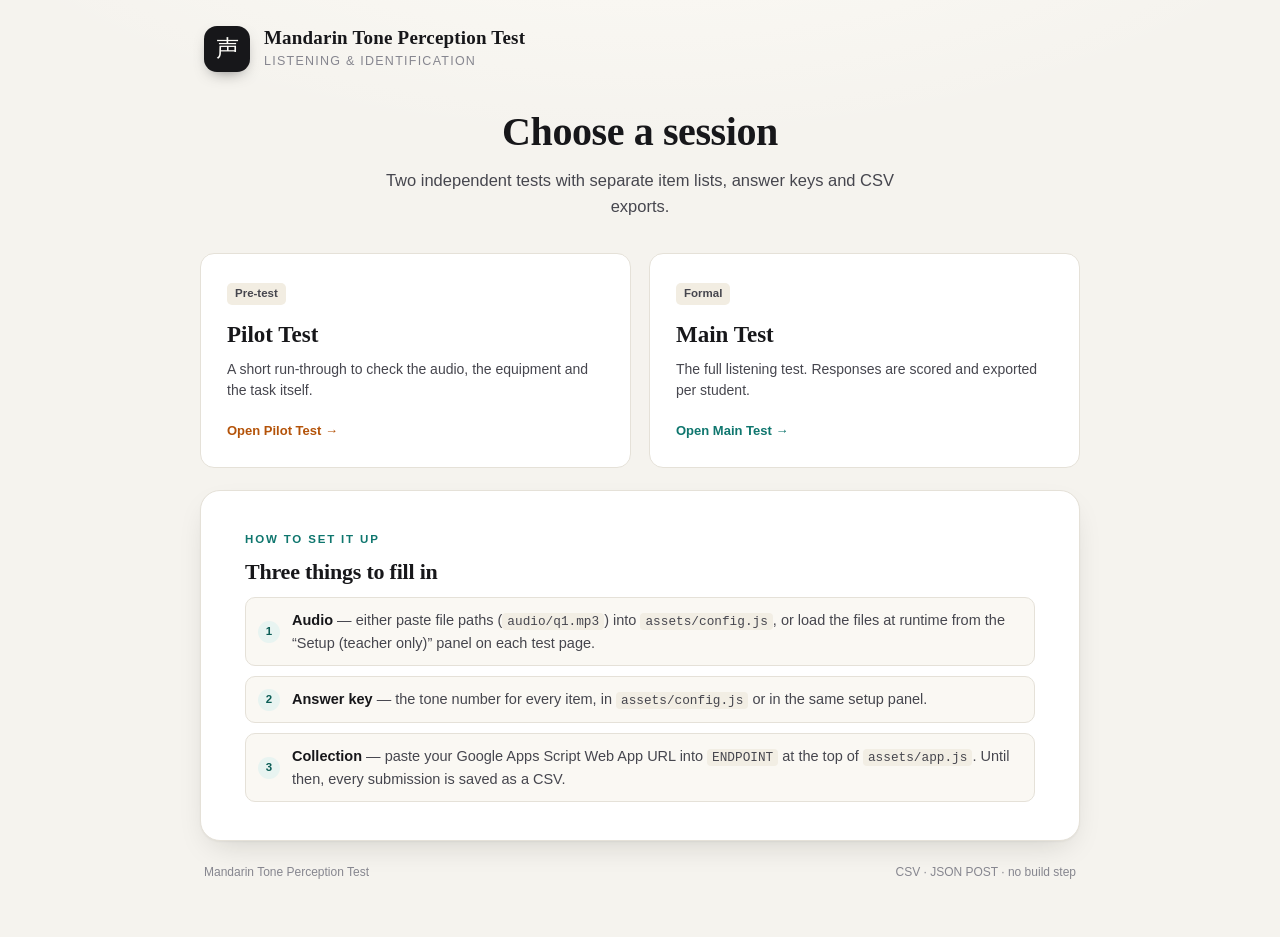
==== index.html @ bfbaeff8 "Add files via upload" ====
<!DOCTYPE html>
<html lang="en">
<head>
<meta charset="utf-8" />
<meta name="viewport" content="width=device-width, initial-scale=1" />
<title>Mandarin Tone Perception Test</title>
<link rel="icon" href="data:image/svg+xml,%3Csvg xmlns=%27http://www.w3.org/2000/svg%27 viewBox=%270 0 32 32%27%3E%3Crect width=%2732%27 height=%2732%27 rx=%277%27 fill=%27%2317171a%27/%3E%3Ctext x=%2716%27 y=%2723%27 font-size=%2719%27 text-anchor=%27middle%27 fill=%27%23fdfcf8%27 font-family=%27serif%27%3E%E5%A3%B0%3C/text%3E%3C/svg%3E" />
<link rel="stylesheet" href="assets/styles.css" />
</head>
<body data-test-type="main">

<header class="topbar">
  <div class="brand">
    <span class="brand-mark">声</span>
    <div>
      <h1>Mandarin Tone Perception Test</h1>
      <p class="brand-sub">Listening &amp; identification</p>
    </div>
  </div>
</header>

<main class="wrap">
  <div class="launcher-head">
    <h2>Choose a session</h2>
    <p class="lead">Two independent tests with separate item lists, answer keys and CSV exports.</p>
  </div>

  <div class="launch-grid">
    <a class="launch-card is-pilot" href="pilot.html">
      <span class="tag tag-neutral">Pre-test</span>
      <h3>Pilot Test</h3>
      <p>A short run-through to check the audio, the equipment and the task itself.</p>
      <span class="go">Open Pilot Test &#8594;</span>
    </a>

    <a class="launch-card is-main" href="main.html">
      <span class="tag tag-neutral">Formal</span>
      <h3>Main Test</h3>
      <p>The full listening test. Responses are scored and exported per student.</p>
      <span class="go">Open Main Test &#8594;</span>
    </a>
  </div>

  <div class="card" style="margin-top: 22px;">
    <p class="eyebrow">How to set it up</p>
    <h2 style="font-size: 22px;">Three things to fill in</h2>
    <ul class="rules" style="margin-bottom: 0;">
      <li><span class="rule-icon">1</span> <strong>Audio</strong> — either paste file paths (<code>audio/q1.mp3</code>) into <code>assets/config.js</code>, or load the files at runtime from the “Setup (teacher only)” panel on each test page.</li>
      <li><span class="rule-icon">2</span> <strong>Answer key</strong> — the tone number for every item, in <code>assets/config.js</code> or in the same setup panel.</li>
      <li><span class="rule-icon">3</span> <strong>Collection</strong> — paste your Google Apps Script Web App URL into <code>ENDPOINT</code> at the top of <code>assets/app.js</code>. Until then, every submission is saved as a CSV.</li>
    </ul>
  </div>
</main>

<footer class="foot">
  <span>Mandarin Tone Perception Test</span>
  <span>CSV · JSON POST · no build step</span>
</footer>

</body>
</html>
---- assets/styles.css ----
/* ============================================================================
   Mandarin Tone Perception Test — shared styles
   ========================================================================== */

:root {
  --paper: #f5f3ee;
  --card: #ffffff;
  --ink: #17171a;
  --ink-2: #46464e;
  --muted: #86868f;
  --line: #e5e1d8;
  --line-strong: #d3cdc0;

  --accent: #0f766e;
  --accent-ink: #0b5d56;
  --accent-soft: #e8f4f1;

  --correct: #15803d;
  --correct-soft: #e9f6ed;
  --wrong: #b3352f;
  --wrong-soft: #fbeceb;
  --sand: #f2ede2;

  --radius-lg: 20px;
  --radius: 14px;
  --radius-sm: 10px;

  --shadow: 0 1px 2px rgba(24, 20, 12, .04), 0 12px 32px -12px rgba(24, 20, 12, .18);
  --font-ui: ui-sans-serif, -apple-system, "Segoe UI", Roboto, "Helvetica Neue",
             "PingFang SC", "Microsoft YaHei", Arial, sans-serif;
  --font-display: "Iowan Old Style", "Palatino Linotype", Palatino, Georgia,
                  "Songti SC", "Times New Roman", serif;
}

body[data-test-type="pilot"] {
  --accent: #b45309;
  --accent-ink: #8f4107;
  --accent-soft: #fdf2e3;
}

body[data-test-type="main"] {
  --accent: #0f766e;
  --accent-ink: #0b5d56;
  --accent-soft: #e8f4f1;
}

* { box-sizing: border-box; }

html { -webkit-text-size-adjust: 100%; }

body {
  margin: 0;
  min-height: 100vh;
  padding: 0 20px 56px;
  font-family: var(--font-ui);
  font-size: 16px;
  line-height: 1.55;
  color: var(--ink);
  background:
    radial-gradient(1100px 520px at 50% -220px, #fffdf8 0%, rgba(255, 253, 248, 0) 70%),
    var(--paper);
  -webkit-font-smoothing: antialiased;
}

[hidden] { display: none !important; }

/* ---------- top bar ---------- */

.topbar {
  max-width: 880px;
  margin: 0 auto;
  padding: 26px 4px 18px;
  display: flex;
  align-items: center;
  justify-content: space-between;
  gap: 16px;
}

.brand { display: flex; align-items: center; gap: 14px; min-width: 0; }

.brand-mark {
  flex: 0 0 auto;
  width: 46px; height: 46px;
  display: grid; place-items: center;
  border-radius: 13px;
  background: var(--ink);
  color: #fdfcf8;
  font-family: var(--font-display);
  font-size: 23px;
  line-height: 1;
  padding-bottom: 2px;
  box-shadow: 0 6px 16px -8px rgba(23, 23, 26, .7);
}

.brand h1 {
  margin: 0;
  font-family: var(--font-display);
  font-size: 19px;
  font-weight: 600;
  letter-spacing: .01em;
  line-height: 1.25;
}

.brand-sub {
  margin: 2px 0 0;
  font-size: 12.5px;
  letter-spacing: .1em;
  text-transform: uppercase;
  color: var(--muted);
}

.badge {
  flex: 0 0 auto;
  padding: 6px 13px;
  border-radius: 999px;
  font-size: 11px;
  font-weight: 700;
  letter-spacing: .14em;
  text-transform: uppercase;
  color: var(--accent-ink);
  background: var(--accent-soft);
  border: 1px solid color-mix(in srgb, var(--accent) 22%, transparent);
}

/* ---------- layout ---------- */

.wrap { max-width: 880px; margin: 0 auto; }

.card {
  background: var(--card);
  border: 1px solid var(--line);
  border-radius: var(--radius-lg);
  box-shadow: var(--shadow);
  padding: 40px 44px 38px;
}

.eyebrow {
  margin: 0 0 10px;
  font-size: 11.5px;
  font-weight: 700;
  letter-spacing: .16em;
  text-transform: uppercase;
  color: var(--accent);
}

h2 {
  margin: 0 0 12px;
  font-family: var(--font-display);
  font-size: 30px;
  line-height: 1.2;
  font-weight: 600;
  letter-spacing: -.01em;
}

.lead { margin: 0 0 22px; color: var(--ink-2); font-size: 16.5px; max-width: 58ch; }

/* ---------- start screen ---------- */

.rules {
  list-style: none;
  margin: 0 0 30px;
  padding: 0;
  display: grid;
  gap: 10px;
}

.rules li {
  position: relative;
  padding: 11px 16px 11px 46px;
  border-radius: var(--radius-sm);
  background: #faf8f3;
  border: 1px solid var(--line);
  font-size: 14.5px;
  color: var(--ink-2);
}

.rule-icon {
  position: absolute;
  left: 12px; top: 50%;
  transform: translateY(-50%);
  width: 22px; height: 22px;
  display: grid; place-items: center;
  border-radius: 999px;
  background: var(--accent-soft);
  color: var(--accent-ink);
  font-size: 11.5px;
  font-weight: 700;
}

.rules strong { color: var(--ink); font-weight: 600; }

code {
  padding: 1px 5px;
  border-radius: 4px;
  background: #f2eee4;
  font-family: ui-monospace, Menlo, Consolas, monospace;
  font-size: .88em;
  color: var(--ink-2);
}

kbd {
  display: inline-block;
  min-width: 20px;
  padding: 1px 5px;
  border: 1px solid var(--line-strong);
  border-bottom-width: 2px;
  border-radius: 5px;
  background: #fff;
  font-family: var(--font-ui);
  font-size: 11.5px;
  text-align: center;
  color: var(--ink-2);
}

.form { display: grid; gap: 18px; }

.field { display: grid; gap: 7px; }

.field label {
  font-size: 13px;
  font-weight: 600;
  letter-spacing: .02em;
  color: var(--ink-2);
}

.req { color: var(--accent); }

.field input {
  width: 100%;
  padding: 13px 15px;
  border: 1px solid var(--line-strong);
  border-radius: var(--radius-sm);
  background: #fff;
  font-family: inherit;
  font-size: 15.5px;
  color: var(--ink);
  transition: border-color .15s, box-shadow .15s;
}

.field input::placeholder { color: #b3b0a8; }

.field input:focus {
  outline: none;
  border-color: var(--accent);
  box-shadow: 0 0 0 3px color-mix(in srgb, var(--accent) 16%, transparent);
}

.form-error {
  margin: 0;
  padding: 10px 14px;
  border-radius: var(--radius-sm);
  background: var(--wrong-soft);
  border: 1px solid color-mix(in srgb, var(--wrong) 25%, transparent);
  color: var(--wrong);
  font-size: 14px;
}

/* ---------- buttons ---------- */

.btn {
  display: inline-flex;
  align-items: center;
  justify-content: center;
  gap: 8px;
  padding: 12px 22px;
  border-radius: var(--radius-sm);
  border: 1px solid transparent;
  font-family: inherit;
  font-size: 15px;
  font-weight: 600;
  cursor: pointer;
  transition: transform .12s, background .15s, border-color .15s, color .15s, opacity .15s;
  -webkit-tap-highlight-color: transparent;
}

.btn:active:not(:disabled) { transform: translateY(1px); }

.btn:disabled { opacity: .42; cursor: not-allowed; }

.btn-primary {
  background: var(--accent);
  color: #fff;
  box-shadow: 0 8px 18px -10px color-mix(in srgb, var(--accent) 90%, transparent);
}

.btn-primary:hover:not(:disabled) { background: var(--accent-ink); }

.btn-ghost {
  background: #fff;
  border-color: var(--line-strong);
  color: var(--ink-2);
}

.btn-ghost:hover:not(:disabled) { border-color: var(--ink-2); color: var(--ink); }

.btn-lg { padding: 15px 28px; font-size: 16px; }

.btn-sm { padding: 8px 14px; font-size: 13px; }

/* ---------- setup panel ---------- */

.setup {
  margin-top: 30px;
  border-top: 1px solid var(--line);
  padding-top: 4px;
}

.setup > summary {
  cursor: pointer;
  padding: 12px 0;
  list-style: none;
  font-size: 12.5px;
  font-weight: 700;
  letter-spacing: .1em;
  text-transform: uppercase;
  color: var(--muted);
  user-select: none;
}

.setup > summary::-webkit-details-marker { display: none; }

.setup > summary::before {
  content: "+";
  display: inline-block;
  width: 16px;
  margin-right: 4px;
  color: var(--accent);
  font-size: 15px;
}

.setup[open] > summary::before { content: "–"; }

.setup-body {
  display: grid;
  gap: 16px;
  padding: 6px 0 18px;
  font-size: 13.5px;
  color: var(--ink-2);
}

.setup-block {
  padding: 16px 18px;
  border: 1px dashed var(--line-strong);
  border-radius: var(--radius-sm);
  background: #fbf9f5;
}

.setup-block h3 {
  margin: 0 0 6px;
  font-size: 13px;
  font-weight: 700;
  letter-spacing: .04em;
  text-transform: uppercase;
  color: var(--ink);
}

.setup-block p { margin: 0 0 10px; font-size: 13px; line-height: 1.55; }

.setup-row { display: flex; flex-wrap: wrap; gap: 10px; align-items: center; }

.file-label {
  display: inline-flex;
  align-items: center;
  gap: 7px;
  padding: 8px 14px;
  border-radius: 8px;
  border: 1px solid var(--line-strong);
  background: #fff;
  font-size: 13px;
  font-weight: 600;
  color: var(--ink-2);
  cursor: pointer;
}

.file-label:hover { border-color: var(--accent); color: var(--accent-ink); }

.file-label input[type="file"] { display: none; }

.status-line { margin: 8px 0 0; font-size: 12.5px; color: var(--muted); }

.status-line.is-ok { color: var(--correct); }
.status-line.is-warn { color: #a1610a; }

.key-input {
  width: 100%;
  max-width: 420px;
  padding: 9px 12px;
  border: 1px solid var(--line-strong);
  border-radius: 8px;
  font-family: ui-monospace, Menlo, Consolas, monospace;
  font-size: 14px;
  letter-spacing: .1em;
  background: #fff;
  color: var(--ink);
}

.key-input:focus { outline: none; border-color: var(--accent); }

.notice {
  margin: 22px 0 0;
  padding: 13px 16px;
  border-radius: var(--radius-sm);
  font-size: 13.5px;
  line-height: 1.55;
}

.notice-warn {
  background: #fdf5e6;
  border: 1px solid #ecd9b0;
  color: #8a5a07;
}

/* ---------- test screen ---------- */

.test-head {
  display: flex;
  align-items: flex-start;
  justify-content: space-between;
  gap: 18px;
  margin-bottom: 6px;
}

.test-head .eyebrow { margin-bottom: 6px; }

.q-title {
  margin: 0;
  font-family: var(--font-display);
  font-size: 26px;
  font-weight: 600;
  letter-spacing: -.01em;
}

.q-of { color: var(--muted); font-size: 17px; font-weight: 400; }

.pill {
  flex: 0 0 auto;
  margin-top: 4px;
  padding: 6px 13px;
  border-radius: 999px;
  background: var(--sand);
  color: var(--ink-2);
  font-size: 12.5px;
  font-weight: 600;
  white-space: nowrap;
}

.pill.is-empty { background: var(--wrong-soft); color: var(--wrong); }

.bar {
  height: 4px;
  margin: 16px 0 26px;
  border-radius: 999px;
  background: var(--sand);
  overflow: hidden;
}

.bar-fill {
  height: 100%;
  width: 0;
  border-radius: 999px;
  background: var(--accent);
  transition: width .3s ease;
}

.player {
  display: flex;
  align-items: center;
  gap: 22px;
  padding: 22px 24px;
  border-radius: var(--radius);
  background: linear-gradient(180deg, #fbfaf6, #f7f4ec);
  border: 1px solid var(--line);
}

.play-btn {
  flex: 0 0 auto;
  width: 82px; height: 82px;
  display: grid; place-items: center;
  border: none;
  border-radius: 999px;
  background: var(--accent);
  color: #fff;
  cursor: pointer;
  box-shadow: 0 12px 24px -12px color-mix(in srgb, var(--accent) 85%, transparent);
  transition: transform .12s, background .15s, opacity .15s;
}

.play-btn:hover:not(:disabled) { transform: scale(1.03); background: var(--accent-ink); }
.play-btn:active:not(:disabled) { transform: scale(.98); }

.play-btn:disabled {
  background: #ece7dc;
  color: #a8a29a;
  cursor: not-allowed;
  box-shadow: none;
}

.play-btn svg { width: 30px; height: 30px; margin-left: 3px; }

.play-btn.is-playing svg { margin-left: 0; }

.player-info { min-width: 0; }

.player-status {
  margin: 0 0 3px;
  font-size: 15px;
  font-weight: 600;
  color: var(--ink);
}

.player-hint { margin: 0; font-size: 13.5px; color: var(--muted); }

.play-count {
  display: inline-block;
  margin-top: 8px;
  padding: 3px 9px;
  border-radius: 6px;
  background: #fff;
  border: 1px solid var(--line-strong);
  font-family: ui-monospace, Menlo, Consolas, monospace;
  font-size: 11.5px;
  letter-spacing: .06em;
  color: var(--ink-2);
}

.pick-label {
  margin: 30px 0 12px;
  font-size: 13px;
  font-weight: 600;
  letter-spacing: .03em;
  color: var(--ink-2);
}

.options {
  display: grid;
  grid-template-columns: repeat(4, 1fr);
  gap: 12px;
}

.option {
  position: relative;
  display: grid;
  justify-items: center;
  gap: 3px;
  padding: 16px 10px 14px;
  border: 1.5px solid var(--line-strong);
  border-radius: var(--radius);
  background: #fff;
  cursor: pointer;
  font-family: inherit;
  color: var(--ink);
  transition: border-color .14s, background .14s, transform .12s, box-shadow .14s;
}

.option:hover { border-color: var(--accent); background: #fffdf9; }
.option:active { transform: translateY(1px); }

.option.is-selected {
  border-color: var(--accent);
  background: var(--accent-soft);
  box-shadow: 0 0 0 3px color-mix(in srgb, var(--accent) 12%, transparent);
}

.option-head {
  display: flex;
  align-items: baseline;
  gap: 6px;
  line-height: 1;
}

.option-num {
  font-family: var(--font-display);
  font-size: 27px;
  line-height: 1;
  font-weight: 600;
}

.option-mark {
  font-size: 23px;
  line-height: 1;
  font-weight: 600;
  color: var(--accent);
}

.option-name {
  font-size: 11.5px;
  line-height: 1.35;
  color: var(--muted);
  text-align: center;
}

.option-sample {
  font-family: var(--font-display);
  font-size: 16px;
  line-height: 1.2;
  color: var(--ink-2);
  letter-spacing: .02em;
}

.rules .tone-mark { font-size: 1.15em; font-weight: 600; color: var(--ink); }

.audio-note {
  margin: 14px 0 0;
  font-size: 12.5px;
  color: #a1610a;
}

.test-nav {
  display: flex;
  justify-content: space-between;
  gap: 12px;
  margin-top: 30px;
  padding-top: 22px;
  border-top: 1px solid var(--line);
}

/* ---------- done screen ---------- */

.score {
  display: flex;
  align-items: baseline;
  gap: 16px;
  flex-wrap: wrap;
  margin: 6px 0 22px;
  padding: 20px 24px;
  border-radius: var(--radius);
  background: var(--accent-soft);
  border: 1px solid color-mix(in srgb, var(--accent) 18%, transparent);
}

.score-main {
  font-family: var(--font-display);
  font-size: 40px;
  line-height: 1;
  font-weight: 600;
  color: var(--accent-ink);
}

.score-den { font-size: 19px; color: var(--accent-ink); opacity: .6; margin-left: 3px; }

.score-sub { margin: 0; font-size: 14px; color: var(--ink-2); }

.actions { display: flex; flex-wrap: wrap; gap: 10px; margin-bottom: 6px; }

.post-status {
  margin: 14px 0 0;
  font-size: 13px;
  color: var(--muted);
  min-height: 1.2em;
}

.post-status.is-ok { color: var(--correct); }
.post-status.is-err { color: var(--wrong); }

.review { margin-top: 28px; border-top: 1px solid var(--line); padding-top: 4px; }

.review > summary {
  cursor: pointer;
  padding: 12px 0;
  list-style: none;
  font-size: 12.5px;
  font-weight: 700;
  letter-spacing: .1em;
  text-transform: uppercase;
  color: var(--muted);
  user-select: none;
}

.review > summary::-webkit-details-marker { display: none; }

.table-wrap { overflow-x: auto; }

table {
  width: 100%;
  border-collapse: collapse;
  font-size: 13.5px;
}

th, td {
  padding: 9px 10px;
  text-align: left;
  border-bottom: 1px solid var(--line);
  white-space: nowrap;
}

th {
  font-size: 11px;
  font-weight: 700;
  letter-spacing: .08em;
  text-transform: uppercase;
  color: var(--muted);
  border-bottom-color: var(--line-strong);
}

td.num, th.num { text-align: center; font-variant-numeric: tabular-nums; }

.tag {
  display: inline-block;
  padding: 2px 8px;
  border-radius: 5px;
  font-size: 11.5px;
  font-weight: 600;
}

.tag-correct { background: var(--correct-soft); color: var(--correct); }
.tag-wrong { background: var(--wrong-soft); color: var(--wrong); }
.tag-neutral { background: var(--sand); color: var(--ink-2); }

/* ---------- footer / toast ---------- */

.foot {
  max-width: 880px;
  margin: 22px auto 0;
  padding: 0 4px;
  font-size: 12px;
  color: var(--muted);
  display: flex;
  justify-content: space-between;
  gap: 12px;
  flex-wrap: wrap;
}

.foot code {
  font-family: ui-monospace, Menlo, Consolas, monospace;
  font-size: 11.5px;
  color: var(--ink-2);
}

.toast {
  position: fixed;
  left: 50%;
  bottom: 28px;
  transform: translate(-50%, 16px);
  max-width: min(520px, calc(100vw - 40px));
  padding: 12px 20px;
  border-radius: 999px;
  background: rgba(23, 23, 26, .94);
  color: #fdfcf8;
  font-size: 13.5px;
  box-shadow: 0 14px 32px -14px rgba(0, 0, 0, .6);
  opacity: 0;
  pointer-events: none;
  transition: opacity .2s, transform .2s;
  z-index: 50;
}

.toast.is-visible { opacity: 1; transform: translate(-50%, 0); }

/* ---------- launcher (index.html) ---------- */

.launcher-head { text-align: center; margin: 18px 0 34px; }

.launcher-head h2 { font-size: 40px; }

.launcher-head .lead { margin: 0 auto; }

.launch-grid { display: grid; grid-template-columns: 1fr 1fr; gap: 18px; }

.launch-card {
  display: block;
  padding: 26px 26px 24px;
  border: 1px solid var(--line);
  border-radius: var(--radius);
  background: #fff;
  text-decoration: none;
  color: inherit;
  transition: transform .16s, box-shadow .16s, border-color .16s;
}

.launch-card:hover {
  transform: translateY(-2px);
  border-color: var(--accent);
  box-shadow: 0 16px 34px -18px rgba(24, 20, 12, .32);
}

.launch-card .tag { margin-bottom: 12px; }

.launch-card h3 {
  margin: 0 0 6px;
  font-family: var(--font-display);
  font-size: 23px;
  font-weight: 600;
}

.launch-card p { margin: 0 0 16px; font-size: 14px; color: var(--ink-2); }

.launch-card .go { font-size: 13px; font-weight: 700; color: var(--accent); }

.launch-card.is-pilot { --accent: #b45309; --accent-ink: #8f4107; --accent-soft: #fdf2e3; }
.launch-card.is-main { --accent: #0f766e; --accent-ink: #0b5d56; --accent-soft: #e8f4f1; }

/* ---------- responsive ---------- */

@media (max-width: 720px) {
  body { padding: 0 14px 44px; }
  .card { padding: 28px 22px 26px; border-radius: 16px; }
  h2 { font-size: 25px; }
  .options { grid-template-columns: repeat(2, 1fr); }
  .launch-grid { grid-template-columns: 1fr; }
  .player { gap: 16px; padding: 18px; }
  .play-btn { width: 68px; height: 68px; }
  .test-nav { flex-direction: column; }
  .test-nav .btn { width: 100%; }
  .score-main { font-size: 34px; }
  .launcher-head h2 { font-size: 30px; }

  .topbar { padding: 18px 2px 14px; gap: 10px; }
  .brand { gap: 10px; }
  .brand-mark { width: 38px; height: 38px; font-size: 19px; border-radius: 11px; }
  .brand h1 { font-size: 15.5px; }
  .brand-sub { font-size: 11px; letter-spacing: .08em; }
  .badge { padding: 5px 10px; font-size: 10px; letter-spacing: .1em; }
}

@media (prefers-reduced-motion: reduce) {
  * { transition: none !important; animation: none !important; }
}
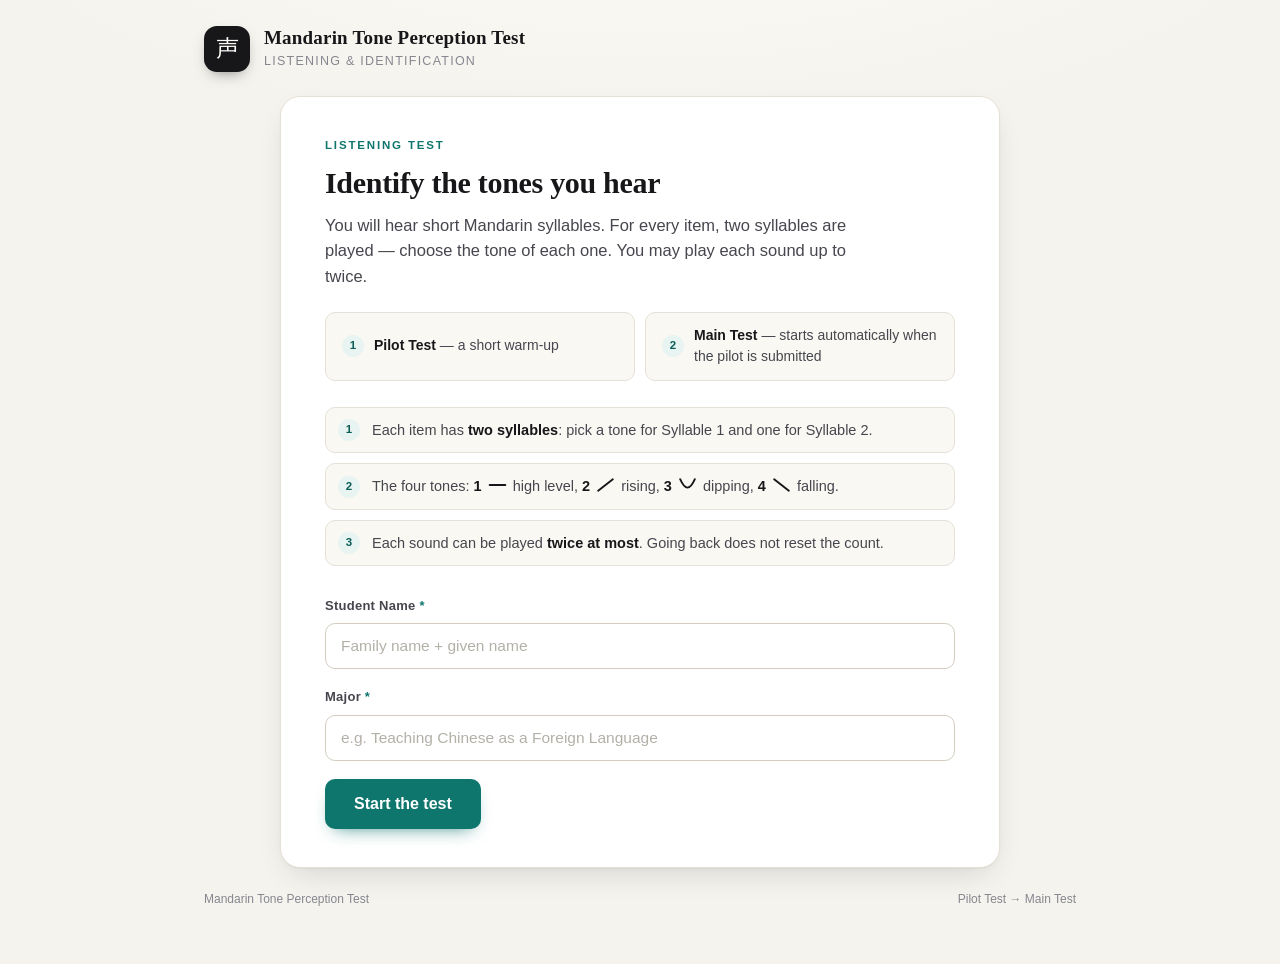
==== commit d107ac1b: "Add files via upload" ====
--- a/index.html
+++ b/index.html
@@ -7,7 +7,7 @@
 <link rel="icon" href="data:image/svg+xml,%3Csvg xmlns=%27http://www.w3.org/2000/svg%27 viewBox=%270 0 32 32%27%3E%3Crect width=%2732%27 height=%2732%27 rx=%277%27 fill=%27%2317171a%27/%3E%3Ctext x=%2716%27 y=%2723%27 font-size=%2719%27 text-anchor=%27middle%27 fill=%27%23fdfcf8%27 font-family=%27serif%27%3E%E5%A3%B0%3C/text%3E%3C/svg%3E" />
 <link rel="stylesheet" href="assets/styles.css" />
 </head>
-<body data-test-type="main">
+<body data-test-type="entry">
 
 <header class="topbar">
   <div class="brand">
@@ -20,42 +20,92 @@
 </header>
 
 <main class="wrap">
-  <div class="launcher-head">
-    <h2>Choose a session</h2>
-    <p class="lead">Two independent tests with separate item lists, answer keys and CSV exports.</p>
-  </div>
 
-  <div class="launch-grid">
-    <a class="launch-card is-pilot" href="pilot.html">
-      <span class="tag tag-neutral">Pre-test</span>
-      <h3>Pilot Test</h3>
-      <p>A short run-through to check the audio, the equipment and the task itself.</p>
-      <span class="go">Open Pilot Test &#8594;</span>
-    </a>
+  <section class="card entry-card">
+    <p class="eyebrow">Listening test</p>
+    <h2>Identify the tones you hear</h2>
+    <p class="lead">You will hear short Mandarin syllables. For every item, two syllables are played &mdash; choose the tone of each one. You may play each sound up to twice.</p>
 
-    <a class="launch-card is-main" href="main.html">
-      <span class="tag tag-neutral">Formal</span>
-      <h3>Main Test</h3>
-      <p>The full listening test. Responses are scored and exported per student.</p>
-      <span class="go">Open Main Test &#8594;</span>
-    </a>
-  </div>
+    <ol class="steps">
+      <li><span class="step-num">1</span><span class="step-text"><strong>Pilot Test</strong> &mdash; a short warm-up</span></li>
+      <li><span class="step-num">2</span><span class="step-text"><strong>Main Test</strong> &mdash; starts automatically when the pilot is submitted</span></li>
+    </ol>
 
-  <div class="card" style="margin-top: 22px;">
-    <p class="eyebrow">How to set it up</p>
-    <h2 style="font-size: 22px;">Three things to fill in</h2>
-    <ul class="rules" style="margin-bottom: 0;">
-      <li><span class="rule-icon">1</span> <strong>Audio</strong> — either paste file paths (<code>audio/q1.mp3</code>) into <code>assets/config.js</code>, or load the files at runtime from the “Setup (teacher only)” panel on each test page.</li>
-      <li><span class="rule-icon">2</span> <strong>Answer key</strong> — the tone number for every item, in <code>assets/config.js</code> or in the same setup panel.</li>
-      <li><span class="rule-icon">3</span> <strong>Collection</strong> — paste your Google Apps Script Web App URL into <code>ENDPOINT</code> at the top of <code>assets/app.js</code>. Until then, every submission is saved as a CSV.</li>
+    <ul class="rules">
+      <li><span class="rule-icon">1</span> Each item has <strong>two syllables</strong>: pick a tone for Syllable 1 and one for Syllable 2.</li>
+      <li><span class="rule-icon">2</span> The four tones: <strong>1 <span class="tone-mark" aria-hidden="true"><svg viewBox="0 0 40 34"><path d="M5 17H35"/></svg></span></strong> high level, <strong>2 <span class="tone-mark" aria-hidden="true"><svg viewBox="0 0 40 34"><path d="M6 28L34 6"/></svg></span></strong> rising, <strong>3 <span class="tone-mark" aria-hidden="true"><svg viewBox="0 0 40 34"><path d="M6 6Q20 38 34 6"/></svg></span></strong> dipping, <strong>4 <span class="tone-mark" aria-hidden="true"><svg viewBox="0 0 40 34"><path d="M6 6L34 28"/></svg></span></strong> falling.</li>
+      <li><span class="rule-icon">3</span> Each sound can be played <strong>twice at most</strong>. Going back does not reset the count.</li>
     </ul>
-  </div>
+
+    <form id="startForm" class="form" novalidate>
+      <div class="field">
+        <label for="nameInput">Student Name <span class="req">*</span></label>
+        <input id="nameInput" name="studentName" type="text" autocomplete="name" required placeholder="Family name + given name" />
+      </div>
+      <div class="field">
+        <label for="majorInput">Major <span class="req">*</span></label>
+        <input id="majorInput" name="major" type="text" autocomplete="off" required placeholder="e.g. Teaching Chinese as a Foreign Language" />
+      </div>
+      <p class="form-error" id="formError" role="alert" hidden></p>
+      <div>
+        <button class="btn btn-primary btn-lg" id="startBtn" type="submit">Start the test</button>
+      </div>
+    </form>
+  </section>
+
 </main>
 
 <footer class="foot">
   <span>Mandarin Tone Perception Test</span>
-  <span>CSV · JSON POST · no build step</span>
+  <span>Pilot Test &rarr; Main Test</span>
 </footer>
 
+<script>
+(function () {
+  "use strict";
+
+  var form = document.getElementById("startForm");
+  var nameInput = document.getElementById("nameInput");
+  var majorInput = document.getElementById("majorInput");
+  var error = document.getElementById("formError");
+  var startBtn = document.getElementById("startBtn");
+
+  try {
+    var saved = JSON.parse(sessionStorage.getItem("ttp.student") || "null");
+    if (saved && saved.name && saved.major) {
+      nameInput.value = saved.name;
+      majorInput.value = saved.major;
+    }
+  } catch (err) { /* first visit */ }
+
+  [nameInput, majorInput].forEach(function (input) {
+    input.addEventListener("input", function () {
+      if (!error.hidden) error.hidden = true;
+    });
+  });
+
+  form.addEventListener("submit", function (e) {
+    e.preventDefault();
+
+    var name = nameInput.value.trim();
+    var major = majorInput.value.trim();
+
+    if (!name || !major) {
+      error.hidden = false;
+      error.textContent = "Please fill in both Student Name and Major before starting.";
+      (!name ? nameInput : majorInput).focus();
+      return;
+    }
+
+    try {
+      sessionStorage.setItem("ttp.student", JSON.stringify({ name: name, major: major }));
+    } catch (err) { /* storage blocked — the URL still carries the values */ }
+
+    startBtn.disabled = true;
+    var q = "?name=" + encodeURIComponent(name) + "&major=" + encodeURIComponent(major) + "&from=entry";
+    window.location.href = "pilot.html" + q;
+  });
+})();
+</script>
 </body>
 </html>
--- a/assets/styles.css
+++ b/assets/styles.css
@@ -523,26 +523,110 @@
   color: var(--ink-2);
 }
 
-.pick-label {
-  margin: 30px 0 12px;
+/* Compact player, used when each syllable has its own sound file. */
+.player--sm {
+  flex: 0 0 auto;
+  max-width: 100%;
+  padding: 8px 14px 8px 10px;
+  gap: 12px;
+  border-radius: 999px;
+  background: #fff;
+}
+
+.player--sm .play-btn {
+  width: 40px; height: 40px;
+  box-shadow: none;
+}
+
+.player--sm .play-btn svg { width: 18px; height: 18px; }
+
+.player--sm .player-info {
+  display: flex;
+  align-items: center;
+  gap: 10px;
+  min-width: 0;
+}
+
+.player--sm .player-status { margin: 0; font-size: 12.5px; white-space: nowrap; }
+.player--sm .player-hint { display: none; }
+.player--sm .play-count { margin-top: 0; }
+
+/* ---------- syllables: two rows of four tones per item ---------- */
+
+.players { margin-bottom: 4px; }
+
+.syllables {
+  display: grid;
+  gap: 18px;
+  margin-top: 26px;
+}
+
+.syllable {
+  padding: 16px 18px 18px;
+  border: 1px solid var(--line);
+  border-radius: var(--radius);
+  background: #fcfbf7;
+  transition: border-color .15s, background .15s, box-shadow .15s;
+}
+
+.syllable.is-active {
+  border-color: color-mix(in srgb, var(--accent) 40%, var(--line));
+  background: #fff;
+  box-shadow: 0 2px 14px -10px rgba(24, 20, 12, .5);
+}
+
+.syllable-head {
+  display: flex;
+  align-items: center;
+  justify-content: space-between;
+  gap: 14px;
+  flex-wrap: wrap;
+  margin-bottom: 12px;
+}
+
+.syllable-label {
+  position: relative;
+  margin: 0;
+  padding-left: 18px;
   font-size: 13px;
-  font-weight: 600;
-  letter-spacing: .03em;
-  color: var(--ink-2);
+  font-weight: 700;
+  letter-spacing: .08em;
+  text-transform: uppercase;
+  color: var(--muted);
+}
+
+.syllable-label::before {
+  content: "";
+  position: absolute;
+  left: 0;
+  top: 50%;
+  transform: translateY(-50%);
+  width: 8px; height: 8px;
+  border-radius: 999px;
+  border: 2px solid var(--line-strong);
+  background: #fff;
+}
+
+.syllable.is-active .syllable-label { color: var(--accent-ink); }
+.syllable.is-active .syllable-label::before { border-color: var(--accent); }
+
+.syllable.is-answered .syllable-label::before {
+  border-color: var(--accent);
+  background: var(--accent);
 }
 
 .options {
   display: grid;
   grid-template-columns: repeat(4, 1fr);
-  gap: 12px;
+  gap: 10px;
 }
 
 .option {
   position: relative;
   display: grid;
   justify-items: center;
-  gap: 3px;
-  padding: 16px 10px 14px;
+  gap: 4px;
+  padding: 14px 8px 11px;
   border: 1.5px solid var(--line-strong);
   border-radius: var(--radius);
   background: #fff;
@@ -563,8 +647,8 @@
 
 .option-head {
   display: flex;
-  align-items: baseline;
-  gap: 6px;
+  align-items: center;
+  gap: 9px;
   line-height: 1;
 }
 
@@ -573,31 +657,48 @@
   font-size: 27px;
   line-height: 1;
   font-weight: 600;
-}
-
+  color: var(--ink);
+}
+
+/* The tone mark is the part that carries the meaning — draw it as a stroke. */
 .option-mark {
-  font-size: 23px;
-  line-height: 1;
-  font-weight: 600;
+  display: block;
+  width: 33px;
+  height: 28px;
   color: var(--accent);
 }
+
+.option-mark svg,
+.tone-mark svg {
+  display: block;
+  width: 100%;
+  height: 100%;
+  fill: none;
+  stroke: currentColor;
+  stroke-width: 3.2;
+  stroke-linecap: round;
+  stroke-linejoin: round;
+}
+
+.option.is-selected .option-mark { color: var(--accent-ink); }
 
 .option-name {
   font-size: 11.5px;
-  line-height: 1.35;
+  line-height: 1.3;
   color: var(--muted);
   text-align: center;
 }
 
-.option-sample {
-  font-family: var(--font-display);
-  font-size: 16px;
-  line-height: 1.2;
-  color: var(--ink-2);
-  letter-spacing: .02em;
-}
-
-.rules .tone-mark { font-size: 1.15em; font-weight: 600; color: var(--ink); }
+.rules .tone-mark {
+  display: inline-block;
+  width: 21px;
+  height: 18px;
+  margin: 0 1px;
+  color: var(--ink);
+  vertical-align: -.16em;
+}
+
+.rules .tone-mark svg { stroke-width: 3.6; }
 
 .audio-note {
   margin: 14px 0 0;
@@ -639,6 +740,32 @@
 .score-den { font-size: 19px; color: var(--accent-ink); opacity: .6; margin-left: 3px; }
 
 .score-sub { margin: 0; font-size: 14px; color: var(--ink-2); }
+
+/* ---------- hand-off to the next test ---------- */
+
+.next-box {
+  display: grid;
+  justify-items: start;
+  gap: 10px;
+  margin: 0 0 24px;
+  padding: 20px 22px;
+  border-radius: var(--radius);
+  border: 1px solid color-mix(in srgb, var(--accent) 26%, transparent);
+  background: var(--accent-soft);
+}
+
+.next-title {
+  margin: 0;
+  font-size: 11.5px;
+  font-weight: 700;
+  letter-spacing: .14em;
+  text-transform: uppercase;
+  color: var(--accent-ink);
+}
+
+.next-text { margin: 0; font-size: 14.5px; color: var(--ink-2); }
+.next-text strong { color: var(--accent-ink); font-variant-numeric: tabular-nums; }
+.next-box .btn { margin-top: 4px; }
 
 .actions { display: flex; flex-wrap: wrap; gap: 10px; margin-bottom: 6px; }
 
@@ -746,63 +873,70 @@
 
 .toast.is-visible { opacity: 1; transform: translate(-50%, 0); }
 
-/* ---------- launcher (index.html) ---------- */
-
-.launcher-head { text-align: center; margin: 18px 0 34px; }
-
-.launcher-head h2 { font-size: 40px; }
-
-.launcher-head .lead { margin: 0 auto; }
-
-.launch-grid { display: grid; grid-template-columns: 1fr 1fr; gap: 18px; }
-
-.launch-card {
-  display: block;
-  padding: 26px 26px 24px;
+/* ---------- entry page (index.html) ---------- */
+
+.entry-card { max-width: 720px; margin: 6px auto 0; }
+
+.steps {
+  list-style: none;
+  margin: 0 0 26px;
+  padding: 0;
+  display: grid;
+  grid-template-columns: 1fr 1fr;
+  gap: 10px;
+}
+
+.steps li {
+  display: grid;
+  grid-template-columns: auto 1fr;
+  align-items: center;
+  gap: 10px;
+  padding: 12px 16px;
   border: 1px solid var(--line);
-  border-radius: var(--radius);
-  background: #fff;
-  text-decoration: none;
-  color: inherit;
-  transition: transform .16s, box-shadow .16s, border-color .16s;
-}
-
-.launch-card:hover {
-  transform: translateY(-2px);
-  border-color: var(--accent);
-  box-shadow: 0 16px 34px -18px rgba(24, 20, 12, .32);
-}
-
-.launch-card .tag { margin-bottom: 12px; }
-
-.launch-card h3 {
-  margin: 0 0 6px;
-  font-family: var(--font-display);
-  font-size: 23px;
-  font-weight: 600;
-}
-
-.launch-card p { margin: 0 0 16px; font-size: 14px; color: var(--ink-2); }
-
-.launch-card .go { font-size: 13px; font-weight: 700; color: var(--accent); }
-
-.launch-card.is-pilot { --accent: #b45309; --accent-ink: #8f4107; --accent-soft: #fdf2e3; }
-.launch-card.is-main { --accent: #0f766e; --accent-ink: #0b5d56; --accent-soft: #e8f4f1; }
+  border-radius: var(--radius-sm);
+  background: #faf8f3;
+  font-size: 14px;
+  color: var(--ink-2);
+}
+
+.steps strong { color: var(--ink); font-weight: 600; }
+
+.step-num {
+  flex: 0 0 auto;
+  width: 22px; height: 22px;
+  display: grid; place-items: center;
+  border-radius: 999px;
+  background: var(--accent-soft);
+  color: var(--accent-ink);
+  font-size: 11.5px;
+  font-weight: 700;
+}
 
 /* ---------- responsive ---------- */
 
 @media (max-width: 720px) {
   body { padding: 0 14px 44px; }
-  .card { padding: 28px 22px 26px; border-radius: 16px; }
+  .card { padding: 26px 18px 24px; border-radius: 16px; }
   h2 { font-size: 25px; }
   .options { grid-template-columns: repeat(2, 1fr); }
-  .launch-grid { grid-template-columns: 1fr; }
-  .player { gap: 16px; padding: 18px; }
-  .play-btn { width: 68px; height: 68px; }
-  .test-nav { flex-direction: column; }
+  .steps { grid-template-columns: 1fr; }
+  .entry-card { margin-top: 2px; }
+  .player { gap: 16px; padding: 16px; }
+  .play-btn { width: 64px; height: 64px; }
+  .syllable { padding: 13px 12px 14px; }
+  .syllable-head { gap: 10px; }
+  .syllable-label { font-size: 11.5px; }
+  .option { padding: 11px 6px 9px; }
+  .option-num { font-size: 23px; }
+  .option-mark { width: 26px; height: 22px; }
+  .option-name { font-size: 10.5px; }
+  .player--sm { padding: 6px 12px 6px 8px; gap: 9px; }
+  .player--sm .play-btn { width: 36px; height: 36px; }
+  .player--sm .player-status { font-size: 11.5px; }
+  .test-nav { flex-direction: column-reverse; }
   .test-nav .btn { width: 100%; }
   .score-main { font-size: 34px; }
-  .launcher-head h2 { font-size: 30px; }
+  .next-box { padding: 16px; }
 
   .topbar { padding: 18px 2px 14px; gap: 10px; }
   .brand { gap: 10px; }
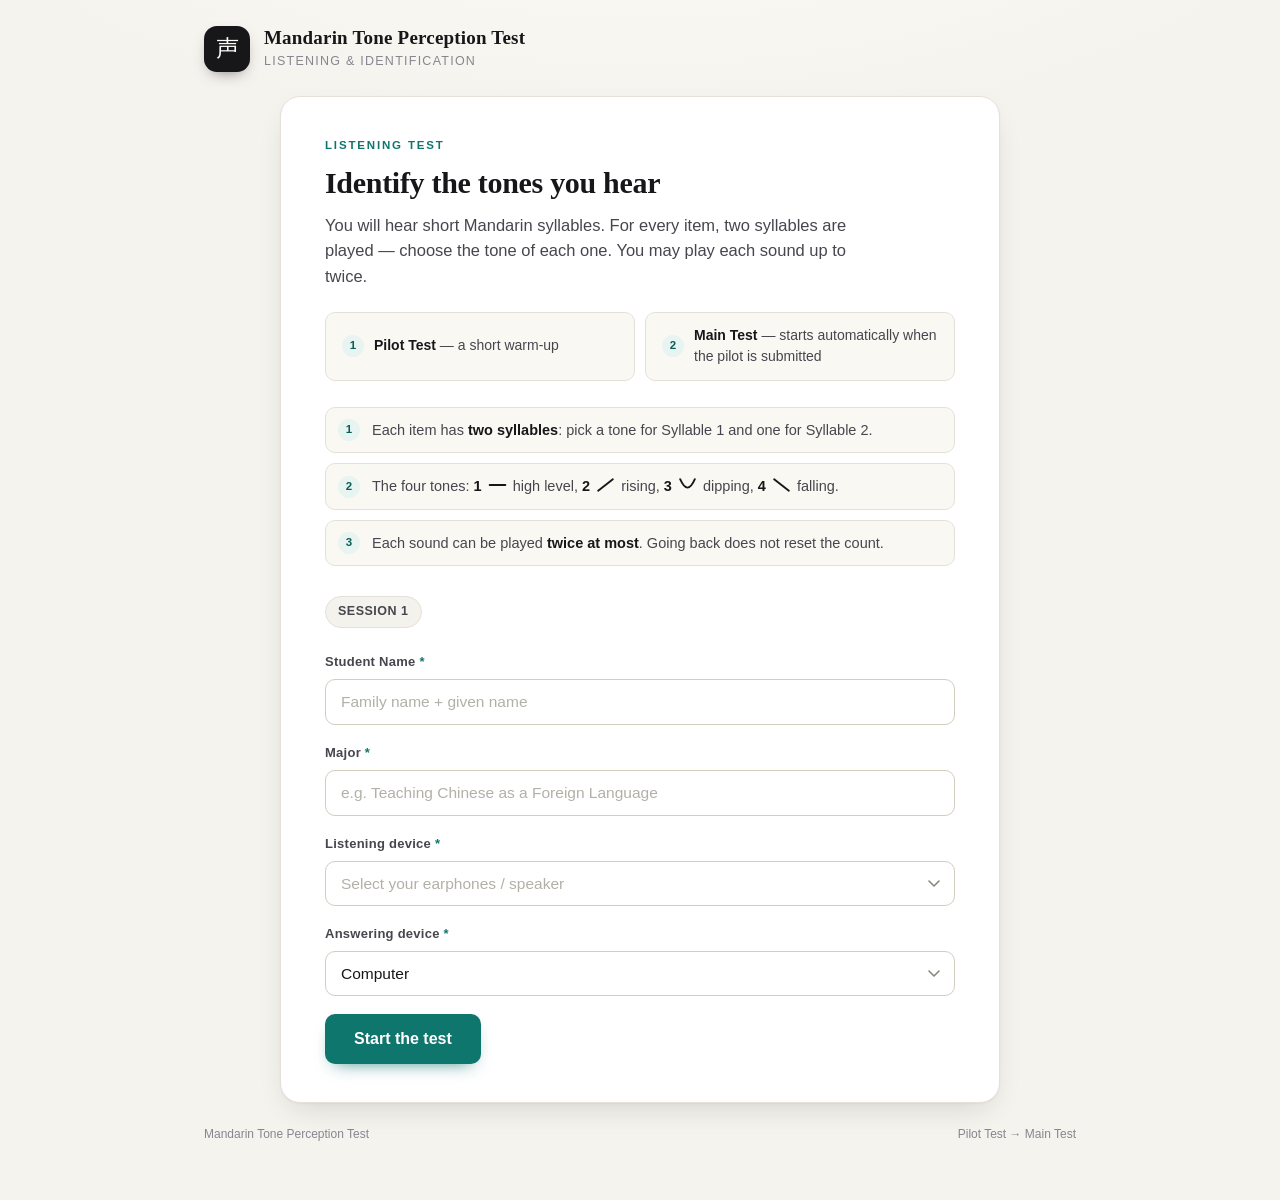
==== commit b52e1593: "Add files via upload" ====
--- a/index.html
+++ b/index.html
@@ -38,6 +38,7 @@
     </ul>
 
     <form id="startForm" class="form" novalidate>
+      <p class="session-chip" id="sessionChip" hidden></p>
       <div class="field">
         <label for="nameInput">Student Name <span class="req">*</span></label>
         <input id="nameInput" name="studentName" type="text" autocomplete="name" required placeholder="Family name + given name" />
@@ -45,6 +46,24 @@
       <div class="field">
         <label for="majorInput">Major <span class="req">*</span></label>
         <input id="majorInput" name="major" type="text" autocomplete="off" required placeholder="e.g. Teaching Chinese as a Foreign Language" />
+      </div>
+      <div class="field">
+        <label for="listenSelect">Listening device <span class="req">*</span></label>
+        <select id="listenSelect" name="listenDevice" required>
+          <option value="">Select your earphones / speaker</option>
+          <option>Bluetooth earphones</option>
+          <option>Wired earphones</option>
+          <option>Phone speaker</option>
+          <option>Computer speaker</option>
+        </select>
+      </div>
+      <div class="field">
+        <label for="answerSelect">Answering device <span class="req">*</span></label>
+        <select id="answerSelect" name="answerDevice" required>
+          <option value="">Select your device</option>
+          <option>Phone</option>
+          <option>Computer</option>
+        </select>
       </div>
       <p class="form-error" id="formError" role="alert" hidden></p>
       <div>
@@ -67,19 +86,47 @@
   var form = document.getElementById("startForm");
   var nameInput = document.getElementById("nameInput");
   var majorInput = document.getElementById("majorInput");
+  var listenSelect = document.getElementById("listenSelect");
+  var answerSelect = document.getElementById("answerSelect");
+  var sessionChip = document.getElementById("sessionChip");
   var error = document.getElementById("formError");
   var startBtn = document.getElementById("startBtn");
+
+  /* ?session=2 on the link decides which group this run belongs to.
+     Three groups, three links — the only difference is the ending. */
+  var session = "";
+  try {
+    var m = String(window.location.search || "").match(/[?&]session=([^&]+)/);
+    if (m) session = decodeURIComponent(m[1]).replace(/\+/g, " ").trim();
+  } catch (err) { session = ""; }
+  if (!session) session = "1";
+
+  if (sessionChip) {
+    sessionChip.hidden = false;
+    sessionChip.textContent = "Session " + session;
+  }
+
+  // Pre-select the likely answering device, still changeable.
+  try {
+    var isPhone = /Android|iPhone|iPad|iPod|Mobile/i.test(navigator.userAgent);
+    answerSelect.value = isPhone ? "Phone" : "Computer";
+  } catch (err) { /* leave blank */ }
 
   try {
     var saved = JSON.parse(sessionStorage.getItem("ttp.student") || "null");
     if (saved && saved.name && saved.major) {
       nameInput.value = saved.name;
       majorInput.value = saved.major;
+      if (saved.listen) listenSelect.value = saved.listen;
+      if (saved.answer) answerSelect.value = saved.answer;
     }
   } catch (err) { /* first visit */ }
 
-  [nameInput, majorInput].forEach(function (input) {
+  [nameInput, majorInput, listenSelect, answerSelect].forEach(function (input) {
     input.addEventListener("input", function () {
+      if (!error.hidden) error.hidden = true;
+    });
+    input.addEventListener("change", function () {
       if (!error.hidden) error.hidden = true;
     });
   });
@@ -89,20 +136,37 @@
 
     var name = nameInput.value.trim();
     var major = majorInput.value.trim();
+    var listen = listenSelect.value;
+    var answer = answerSelect.value;
 
-    if (!name || !major) {
+    if (!name || !major || !listen || !answer) {
       error.hidden = false;
-      error.textContent = "Please fill in both Student Name and Major before starting.";
-      (!name ? nameInput : majorInput).focus();
+      if (!name || !major) {
+        error.textContent = "Please fill in both Student Name and Major before starting.";
+        (!name ? nameInput : majorInput).focus();
+      } else if (!listen) {
+        error.textContent = "Please choose what you are listening with.";
+        listenSelect.focus();
+      } else {
+        error.textContent = "Please choose the device you are answering on.";
+        answerSelect.focus();
+      }
       return;
     }
 
     try {
-      sessionStorage.setItem("ttp.student", JSON.stringify({ name: name, major: major }));
+      sessionStorage.setItem("ttp.student", JSON.stringify({
+        name: name, major: major, listen: listen, answer: answer
+      }));
     } catch (err) { /* storage blocked — the URL still carries the values */ }
 
     startBtn.disabled = true;
-    var q = "?name=" + encodeURIComponent(name) + "&major=" + encodeURIComponent(major) + "&from=entry";
+    var q = "?name=" + encodeURIComponent(name) +
+      "&major=" + encodeURIComponent(major) +
+      "&session=" + encodeURIComponent(session) +
+      "&listen=" + encodeURIComponent(listen) +
+      "&answer=" + encodeURIComponent(answer) +
+      "&from=entry";
     window.location.href = "pilot.html" + q;
   });
 })();
--- a/assets/styles.css
+++ b/assets/styles.css
@@ -243,6 +243,47 @@
   outline: none;
   border-color: var(--accent);
   box-shadow: 0 0 0 3px color-mix(in srgb, var(--accent) 16%, transparent);
+}
+
+.field select {
+  width: 100%;
+  padding: 13px 38px 13px 15px;
+  border: 1px solid var(--line-strong);
+  border-radius: var(--radius-sm);
+  background-color: #fff;
+  background-image: url("data:image/svg+xml;charset=utf-8,%3Csvg xmlns='http://www.w3.org/2000/svg' width='12' height='8' viewBox='0 0 12 8'%3E%3Cpath d='M1 1l5 5 5-5' fill='none' stroke='%238a877e' stroke-width='1.6' stroke-linecap='round' stroke-linejoin='round'/%3E%3C/svg%3E");
+  background-repeat: no-repeat;
+  background-position: right 14px center;
+  font-family: inherit;
+  font-size: 15.5px;
+  color: var(--ink);
+  appearance: none;
+  -webkit-appearance: none;
+  transition: border-color .15s, box-shadow .15s;
+}
+
+.field select:invalid { color: #b3b0a8; }
+
+.field select:focus {
+  outline: none;
+  border-color: var(--accent);
+  box-shadow: 0 0 0 3px color-mix(in srgb, var(--accent) 16%, transparent);
+}
+
+.session-chip {
+  margin: 0 0 6px;
+  display: inline-block;
+  align-self: flex-start;
+  width: fit-content;
+  padding: 5px 12px;
+  border-radius: 999px;
+  background: var(--bg-2, #f4f2ec);
+  border: 1px solid var(--line);
+  color: var(--ink-2);
+  font-size: 12.5px;
+  font-weight: 600;
+  letter-spacing: .04em;
+  text-transform: uppercase;
 }
 
 .form-error {
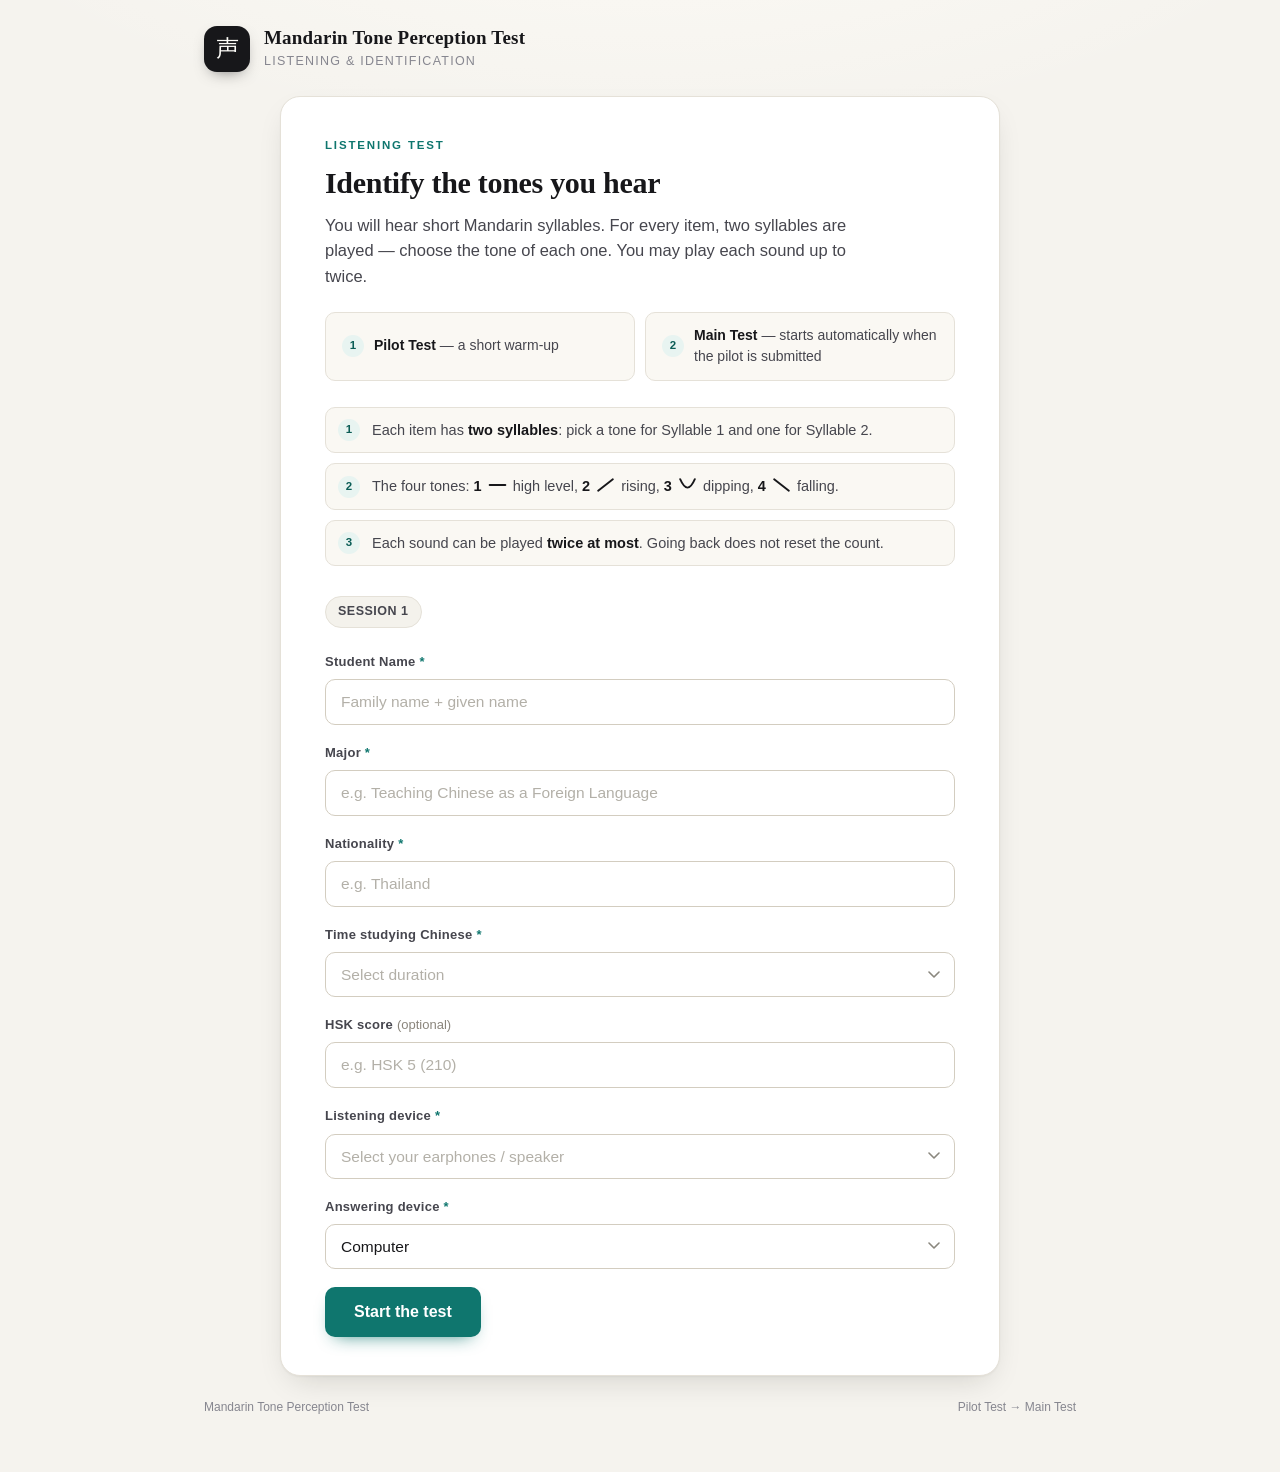
==== commit 5b735e4a: "Add files via upload" ====
--- a/index.html
+++ b/index.html
@@ -48,6 +48,27 @@
         <input id="majorInput" name="major" type="text" autocomplete="off" required placeholder="e.g. Teaching Chinese as a Foreign Language" />
       </div>
       <div class="field">
+        <label for="nationalityInput">Nationality <span class="req">*</span></label>
+        <input id="nationalityInput" name="nationality" type="text" autocomplete="country-name" required placeholder="e.g. Thailand" />
+      </div>
+      <div class="field">
+        <label for="yearsSelect">Time studying Chinese <span class="req">*</span></label>
+        <select id="yearsSelect" name="yearsStudy" required>
+          <option value="">Select duration</option>
+          <option>1-3 months</option>
+          <option>3-6 months</option>
+          <option>6-12 months</option>
+          <option>1-3 years</option>
+          <option>3-5 years</option>
+          <option>5-10 years</option>
+          <option>More than 10 years</option>
+        </select>
+      </div>
+      <div class="field">
+        <label for="hskInput">HSK score <span class="opt">(optional)</span></label>
+        <input id="hskInput" name="hsk" type="text" autocomplete="off" placeholder="e.g. HSK 5 (210)" />
+      </div>
+      <div class="field">
         <label for="listenSelect">Listening device <span class="req">*</span></label>
         <select id="listenSelect" name="listenDevice" required>
           <option value="">Select your earphones / speaker</option>
@@ -86,6 +107,9 @@
   var form = document.getElementById("startForm");
   var nameInput = document.getElementById("nameInput");
   var majorInput = document.getElementById("majorInput");
+  var nationalityInput = document.getElementById("nationalityInput");
+  var yearsSelect = document.getElementById("yearsSelect");
+  var hskInput = document.getElementById("hskInput");
   var listenSelect = document.getElementById("listenSelect");
   var answerSelect = document.getElementById("answerSelect");
   var sessionChip = document.getElementById("sessionChip");
@@ -117,12 +141,16 @@
     if (saved && saved.name && saved.major) {
       nameInput.value = saved.name;
       majorInput.value = saved.major;
+      if (saved.nationality && nationalityInput) nationalityInput.value = saved.nationality;
+      if (saved.years && yearsSelect) yearsSelect.value = saved.years;
+      if (saved.hsk && hskInput) hskInput.value = saved.hsk;
       if (saved.listen) listenSelect.value = saved.listen;
       if (saved.answer) answerSelect.value = saved.answer;
     }
   } catch (err) { /* first visit */ }
 
-  [nameInput, majorInput, listenSelect, answerSelect].forEach(function (input) {
+  [nameInput, majorInput, nationalityInput, yearsSelect, hskInput, listenSelect, answerSelect].forEach(function (input) {
+    if (!input) return;
     input.addEventListener("input", function () {
       if (!error.hidden) error.hidden = true;
     });
@@ -136,14 +164,26 @@
 
     var name = nameInput.value.trim();
     var major = majorInput.value.trim();
+    var nationality = nationalityInput ? nationalityInput.value.trim() : "";
+    var years = yearsSelect ? yearsSelect.value : "";
+    var hsk = hskInput ? hskInput.value.trim() : "";
     var listen = listenSelect.value;
     var answer = answerSelect.value;
 
-    if (!name || !major || !listen || !answer) {
+    if (!name || !major || !nationality || !years || !listen || !answer) {
       error.hidden = false;
-      if (!name || !major) {
-        error.textContent = "Please fill in both Student Name and Major before starting.";
-        (!name ? nameInput : majorInput).focus();
+      if (!name) {
+        error.textContent = "Please enter your name before starting.";
+        nameInput.focus();
+      } else if (!major) {
+        error.textContent = "Please enter your major before starting.";
+        majorInput.focus();
+      } else if (!nationality) {
+        error.textContent = "Please enter your nationality before starting.";
+        nationalityInput.focus();
+      } else if (!years) {
+        error.textContent = "Please choose how long you have studied Chinese.";
+        yearsSelect.focus();
       } else if (!listen) {
         error.textContent = "Please choose what you are listening with.";
         listenSelect.focus();
@@ -156,13 +196,17 @@
 
     try {
       sessionStorage.setItem("ttp.student", JSON.stringify({
-        name: name, major: major, listen: listen, answer: answer
+        name: name, major: major, nationality: nationality, years: years, hsk: hsk,
+        listen: listen, answer: answer
       }));
     } catch (err) { /* storage blocked — the URL still carries the values */ }
 
     startBtn.disabled = true;
     var q = "?name=" + encodeURIComponent(name) +
       "&major=" + encodeURIComponent(major) +
+      "&nat=" + encodeURIComponent(nationality) +
+      "&years=" + encodeURIComponent(years) +
+      "&hsk=" + encodeURIComponent(hsk) +
       "&session=" + encodeURIComponent(session) +
       "&listen=" + encodeURIComponent(listen) +
       "&answer=" + encodeURIComponent(answer) +
--- a/assets/styles.css
+++ b/assets/styles.css
@@ -224,6 +224,13 @@
 }
 
 .req { color: var(--accent); }
+
+.opt {
+  font-weight: 500;
+  color: var(--ink-3, #8a857c);
+  text-transform: none;
+  letter-spacing: 0;
+}
 
 .field input {
   width: 100%;
